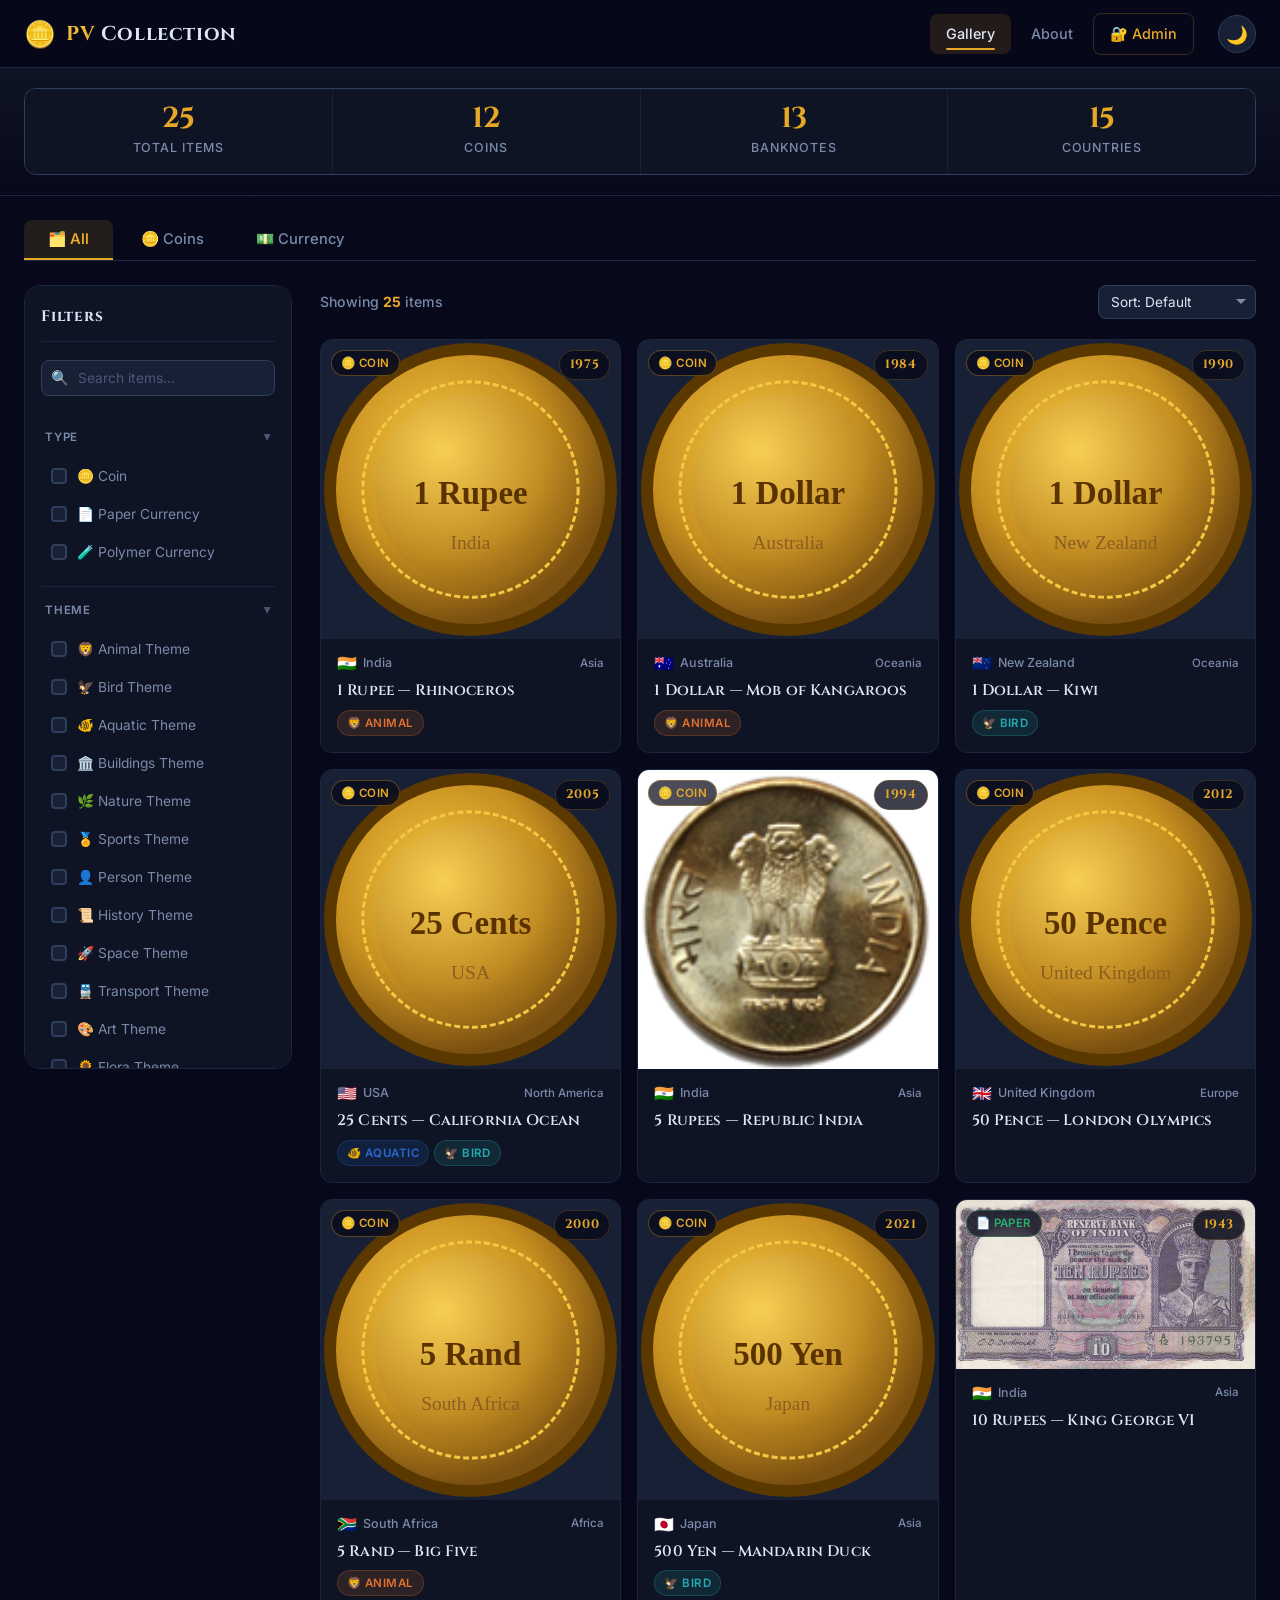
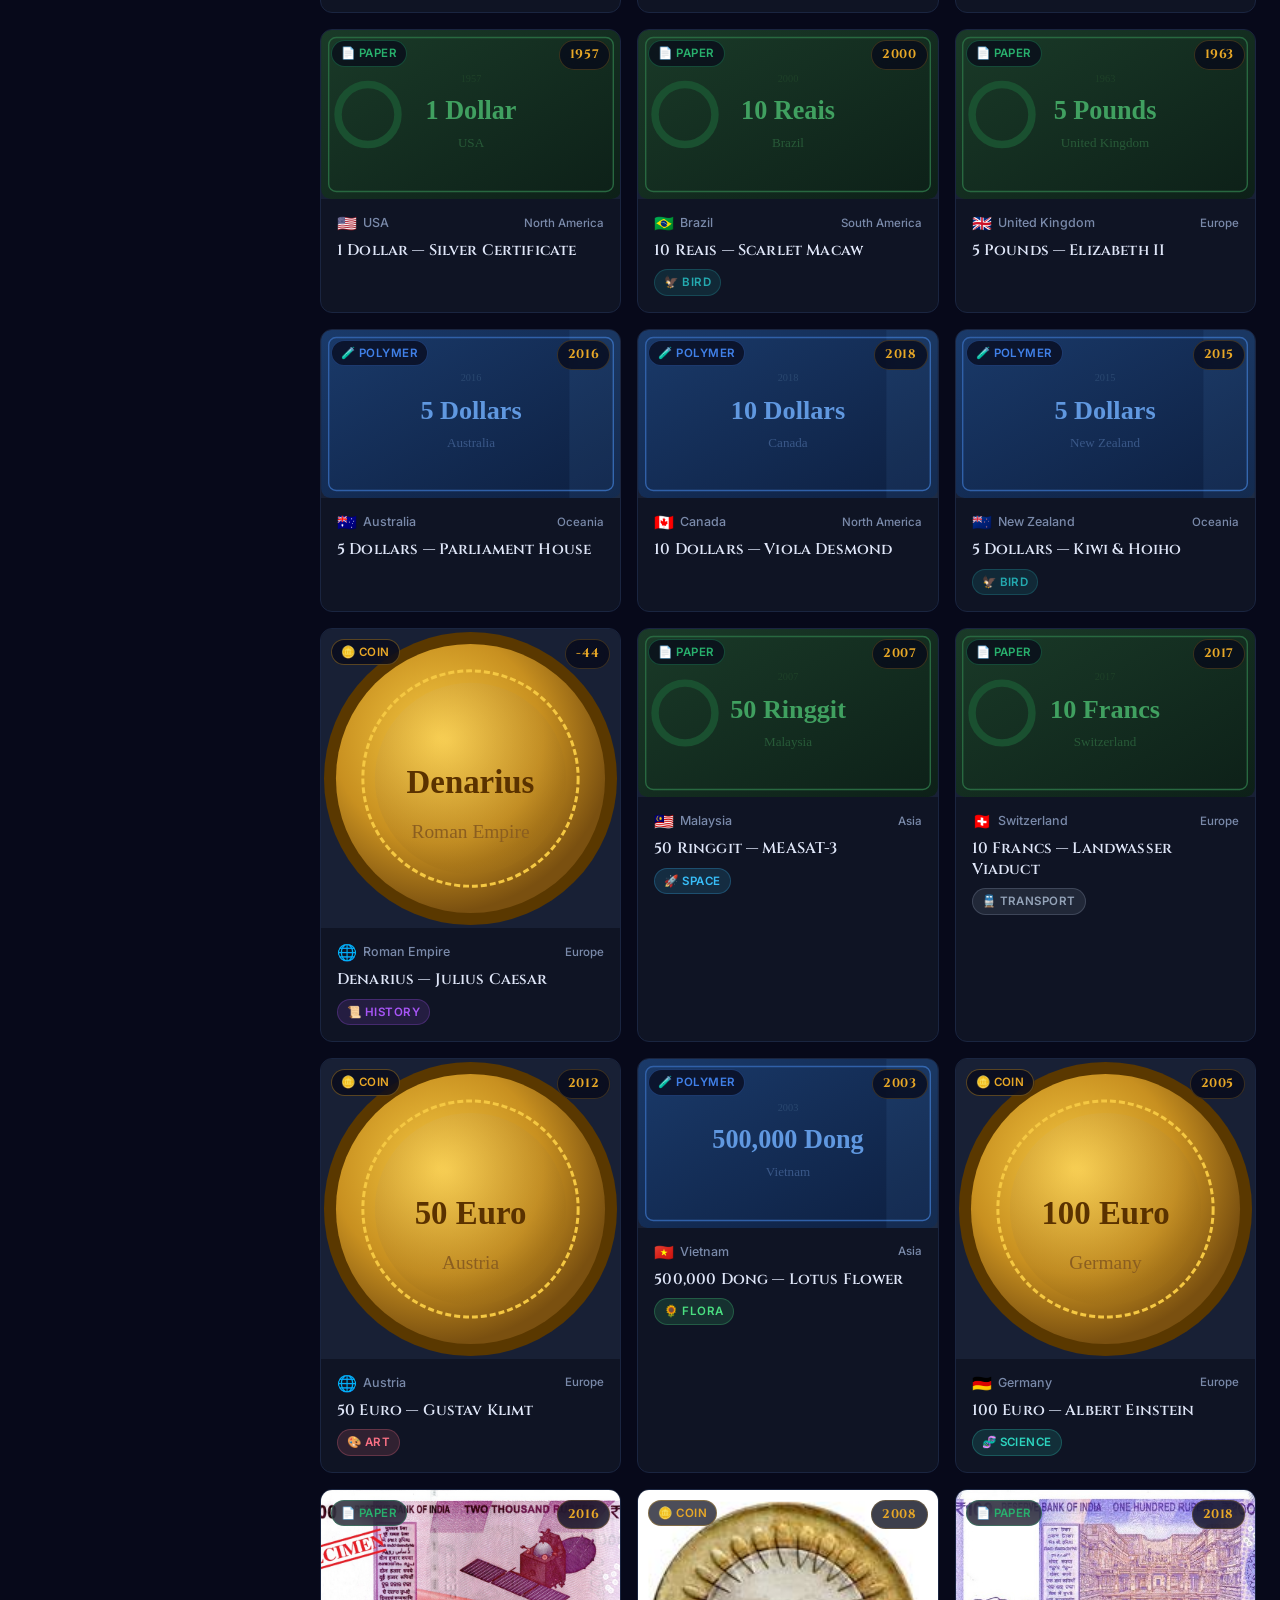
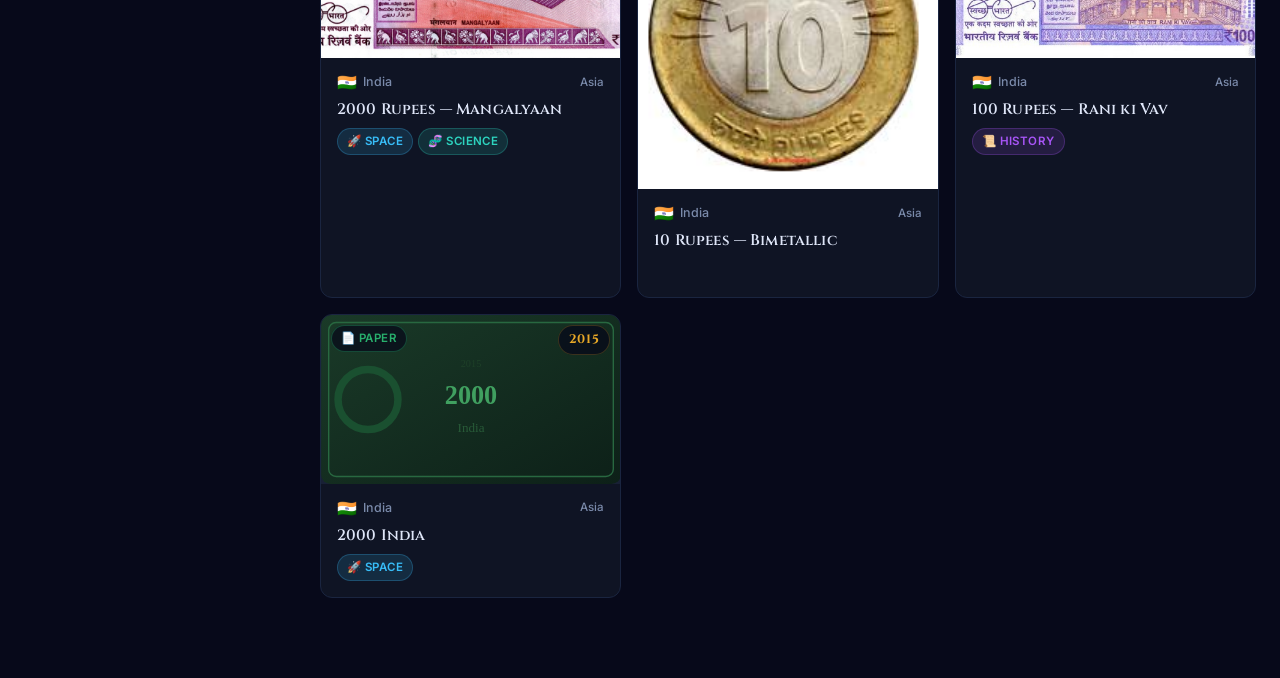
==== index.html @ 35646340 "Added the files for initial commit" ====
<!DOCTYPE html>
<html lang="en" data-theme="dark">
<head>
  <meta charset="UTF-8">
  <meta name="viewport" content="width=device-width, initial-scale=1.0">
  <meta name="description" content="PV Collection — A personal showcase of coins and currencies from around the world. Browse by type, theme, continent, and country.">
  <meta name="robots" content="index, follow">
  <title>PV Collection — Coins & Currencies of the World</title>

  <!-- Open Graph -->
  <meta property="og:title" content="PV Collection">
  <meta property="og:description" content="A curated showcase of coins and currencies from around the world.">
  <meta property="og:type" content="website">

  <!-- Google Fonts -->
  <link rel="preconnect" href="https://fonts.googleapis.com">
  <link rel="preconnect" href="https://fonts.gstatic.com" crossorigin>
  <link href="https://fonts.googleapis.com/css2?family=Cinzel:wght@400;600;700&family=Inter:wght@300;400;500;600;700&display=swap" rel="stylesheet">

  <!-- CSS -->
  <link rel="stylesheet" href="assets/css/main.css">
  <link rel="stylesheet" href="assets/css/gallery.css">
  <link rel="stylesheet" href="assets/css/filters.css">

  <style>
    /* Inline critical style: prevent FOUC on theme toggle */
    html[data-theme="light"] body { background-color: #f5f5f8; color: #1a2040; }
  </style>
</head>
<body>

<!-- ── Page Loader ─────────────────────────────────────────── -->
<div id="loader" class="loader">
  <div class="loader__coin">🪙</div>
  <p class="loader__text">Loading Collection…</p>
</div>

<!-- ── Site Header ─────────────────────────────────────────── -->
<header id="site-header" class="site-header">
  <div class="container">
    <div class="site-header__inner">

      <!-- Logo -->
      <a href="index.html" class="site-logo" aria-label="PV Collection Home">
        <span class="site-logo__icon" aria-hidden="true">🪙</span>
        <span class="site-logo__text">
          <span class="site-logo__text--primary">PV</span> Collection
        </span>
      </a>

      <!-- Navigation -->
      <nav class="site-nav" id="site-nav" role="navigation" aria-label="Main navigation">
        <a href="index.html" class="site-nav__link active" aria-current="page">Gallery</a>
        <a href="#about-modal" class="site-nav__link" id="about-link">About</a>
        <a href="admin.html" class="site-nav__link site-nav__link--admin">🔐 Admin</a>
      </nav>

      <!-- Theme Toggle -->
      <button class="theme-toggle" id="theme-toggle" aria-label="Toggle dark/light theme" title="Toggle theme">
        <span class="theme-toggle__icon">🌙</span>
      </button>

      <!-- Mobile menu -->
      <button class="mobile-menu-btn" id="mobile-menu-btn" aria-label="Open menu" aria-expanded="false">☰</button>
    </div>
  </div>
</header>

<!-- ── Stats Bar ───────────────────────────────────────────── -->
<section class="stats-bar" id="stats-bar" aria-label="Collection statistics">
  <div class="container">
    <div class="stats-bar__grid">
      <div class="stat-card">
        <span class="stat-card__number" id="stat-total">—</span>
        <span class="stat-card__label">Total Items</span>
      </div>
      <div class="stat-card">
        <span class="stat-card__number" id="stat-coins">—</span>
        <span class="stat-card__label">Coins</span>
      </div>
      <div class="stat-card">
        <span class="stat-card__number" id="stat-notes">—</span>
        <span class="stat-card__label">Banknotes</span>
      </div>
      <div class="stat-card">
        <span class="stat-card__number" id="stat-countries">—</span>
        <span class="stat-card__label">Countries</span>
      </div>
    </div>
  </div>
</section>

<!-- ── Main Content ─────────────────────────────────────────── -->
<main class="site-main" id="main-content">
  <div class="container">

    <!-- Type Tab Switcher -->
    <div class="type-tabs" id="type-tabs" role="tablist" aria-label="Filter by item type">
      <button class="type-tab active" data-type="all" role="tab" aria-selected="true" id="tab-all">
        🗂️ All
      </button>
      <button class="type-tab" data-type="coin" role="tab" aria-selected="false" id="tab-coin">
        🪙 Coins
      </button>
      <button class="type-tab" data-type="currency" role="tab" aria-selected="false" id="tab-currency">
        💵 Currency
      </button>
    </div>

    <!-- Content Area: Sidebar + Gallery -->
    <div class="content-area">

      <!-- ── Filter Sidebar ────────────────────────────────── -->
      <aside class="filter-sidebar" id="filter-sidebar" aria-label="Filter options">

        <!-- Header -->
        <div class="filter-sidebar__header">
          <h2 class="filter-sidebar__title">Filters</h2>
          <button class="btn-clear-filters" id="btn-clear-filters" aria-label="Clear all filters">Clear All</button>
        </div>

        <!-- Search -->
        <div class="filter-search">
          <input
            type="search"
            id="filter-search"
            class="filter-search__input"
            placeholder="Search items…"
            aria-label="Search collection"
            autocomplete="off"
          >
          <span class="filter-search__icon" aria-hidden="true">🔍</span>
        </div>

        <!-- Active filter chips -->
        <div class="active-filters" id="active-filters" aria-live="polite"></div>

        <!-- ── Type ─────────────────────────────────────────── -->
        <div class="filter-group" id="fg-type">
          <button class="filter-group__header"
                  aria-expanded="true"
                  data-target="fg-type-body"
                  id="fg-type-btn">
            <span class="filter-group__title">Type</span>
            <span class="filter-group__arrow" aria-hidden="true">▾</span>
          </button>
          <div class="filter-group__body" id="fg-type-body" role="group" aria-labelledby="fg-type-btn">
            <label class="filter-checkbox">
              <input type="checkbox" value="coin" class="filter-cb-type" id="cb-coin">
              <span class="filter-checkbox__mark"></span>
              🪙 Coin
            </label>
            <label class="filter-checkbox">
              <input type="checkbox" value="paper" class="filter-cb-type" id="cb-paper">
              <span class="filter-checkbox__mark"></span>
              📄 Paper Currency
            </label>
            <label class="filter-checkbox">
              <input type="checkbox" value="polymer" class="filter-cb-type" id="cb-polymer">
              <span class="filter-checkbox__mark"></span>
              🧪 Polymer Currency
            </label>
          </div>
        </div>

        <!-- ── Theme ─────────────────────────────────────────── -->
        <div class="filter-group" id="fg-theme">
          <button class="filter-group__header"
                  aria-expanded="true"
                  data-target="fg-theme-body"
                  id="fg-theme-btn">
            <span class="filter-group__title">Theme</span>
            <span class="filter-group__arrow" aria-hidden="true">▾</span>
          </button>
          <div class="filter-group__body" id="fg-theme-body" role="group" aria-labelledby="fg-theme-btn">
            <label class="filter-checkbox">
              <input type="checkbox" value="animal-theme" class="filter-cb-theme" id="cb-animal">
              <span class="filter-checkbox__mark"></span>
              🦁 Animal Theme
            </label>
            <label class="filter-checkbox">
              <input type="checkbox" value="bird-theme" class="filter-cb-theme" id="cb-bird">
              <span class="filter-checkbox__mark"></span>
              🦅 Bird Theme
            </label>
            <label class="filter-checkbox">
              <input type="checkbox" value="aquatic-theme" class="filter-cb-theme" id="cb-aquatic">
              <span class="filter-checkbox__mark"></span>
              🐠 Aquatic Theme
            </label>
            <label class="filter-checkbox">
              <input type="checkbox" value="building-theme" class="filter-cb-theme" id="cb-building">
              <span class="filter-checkbox__mark"></span>
              🏛️ Buildings Theme
            </label>
            <label class="filter-checkbox">
              <input type="checkbox" value="nature-theme" class="filter-cb-theme" id="cb-nature">
              <span class="filter-checkbox__mark"></span>
              🌿 Nature Theme
            </label>
            <label class="filter-checkbox">
              <input type="checkbox" value="sports-theme" class="filter-cb-theme" id="cb-sports">
              <span class="filter-checkbox__mark"></span>
              🏅 Sports Theme
            </label>
            <label class="filter-checkbox">
              <input type="checkbox" value="person-theme" class="filter-cb-theme" id="cb-person">
              <span class="filter-checkbox__mark"></span>
              👤 Person Theme
            </label>
            <label class="filter-checkbox">
              <input type="checkbox" value="history-theme" class="filter-cb-theme" id="cb-history">
              <span class="filter-checkbox__mark"></span>
              📜 History Theme
            </label>
            <label class="filter-checkbox">
              <input type="checkbox" value="space-theme" class="filter-cb-theme" id="cb-space">
              <span class="filter-checkbox__mark"></span>
              🚀 Space Theme
            </label>
            <label class="filter-checkbox">
              <input type="checkbox" value="transport-theme" class="filter-cb-theme" id="cb-transport">
              <span class="filter-checkbox__mark"></span>
              🚆 Transport Theme
            </label>
            <label class="filter-checkbox">
              <input type="checkbox" value="art-theme" class="filter-cb-theme" id="cb-art">
              <span class="filter-checkbox__mark"></span>
              🎨 Art Theme
            </label>
            <label class="filter-checkbox">
              <input type="checkbox" value="flora-theme" class="filter-cb-theme" id="cb-flora">
              <span class="filter-checkbox__mark"></span>
              🌻 Flora Theme
            </label>
            <label class="filter-checkbox">
              <input type="checkbox" value="science-theme" class="filter-cb-theme" id="cb-science">
              <span class="filter-checkbox__mark"></span>
              🧬 Science Theme
            </label>
          </div>
        </div>

        <!-- ── Continent ──────────────────────────────────────── -->
        <div class="filter-group" id="fg-continent">
          <button class="filter-group__header"
                  aria-expanded="true"
                  data-target="fg-continent-body"
                  id="fg-continent-btn">
            <span class="filter-group__title">Continent</span>
            <span class="filter-group__arrow" aria-hidden="true">▾</span>
          </button>
          <div class="filter-group__body" id="fg-continent-body" role="group" aria-labelledby="fg-continent-btn">
            <!-- Dynamically populated from collection data -->
            <div id="continent-options"></div>
          </div>
        </div>

        <!-- ── Country ───────────────────────────────────────── -->
        <div class="filter-group" id="fg-country">
          <button class="filter-group__header"
                  aria-expanded="true"
                  data-target="fg-country-body"
                  id="fg-country-btn">
            <span class="filter-group__title">Country</span>
            <span class="filter-group__arrow" aria-hidden="true">▾</span>
          </button>
          <div class="filter-group__body" id="fg-country-body" role="group" aria-labelledby="fg-country-btn">
            <div class="country-search-wrap">
              <input
                type="search"
                id="country-search"
                class="country-search-input"
                placeholder="Search country…"
                aria-label="Search countries"
                autocomplete="off"
              >
            </div>
            <!-- Dynamically populated -->
            <div id="country-options" class="country-options" role="group"></div>
          </div>
        </div>

      </aside>
      <!-- end filter-sidebar -->

      <!-- ── Gallery Area ───────────────────────────────────── -->
      <section class="gallery-area" id="gallery-area" aria-label="Collection gallery">

        <!-- Toolbar -->
        <div class="gallery-toolbar">
          <span class="results-count" id="results-count" aria-live="polite"></span>
          <div class="sort-controls">
            <label for="sort-select" class="sr-only">Sort by</label>
            <select id="sort-select" class="sort-select" aria-label="Sort collection">
              <option value="default">Sort: Default</option>
              <option value="year-asc">Year: Oldest First</option>
              <option value="year-desc">Year: Newest First</option>
              <option value="country">Country A–Z</option>
              <option value="title">Title A–Z</option>
            </select>
          </div>
        </div>

        <!-- Gallery Grid -->
        <div class="gallery-grid" id="gallery-grid" role="list" aria-label="Collection items"></div>

        <!-- Empty State -->
        <div class="gallery-empty hidden" id="gallery-empty">
          <div class="gallery-empty__icon" aria-hidden="true">🔍</div>
          <h3 class="gallery-empty__title">No items found</h3>
          <p class="gallery-empty__text">Try adjusting or clearing your filters.</p>
          <button class="btn-primary" onclick="PVCollection.clearFilters()" id="btn-clear-empty">
            Clear All Filters
          </button>
        </div>

      </section>
      <!-- end gallery-area -->
    </div>
    <!-- end content-area -->

  </div>
</main>

<!-- ── Mobile Filter FAB ─────────────────────────────────────── -->
<button class="filter-fab" id="filter-fab" aria-label="Open filters">
  <span aria-hidden="true">⚙️</span>
  <span class="filter-fab__text">Filter</span>
  <span class="filter-fab__badge hidden" id="filter-badge" aria-label="Active filters">0</span>
</button>

<!-- Mobile Filter Overlay -->
<div class="filter-overlay" id="filter-overlay" aria-hidden="true"></div>

<!-- ── Lightbox ───────────────────────────────────────────────── -->
<div class="lightbox" id="lightbox" role="dialog" aria-modal="true" aria-label="Item details">

  <div class="lightbox__backdrop" id="lb-backdrop"></div>

  <div class="lightbox__container">

    <!-- Close -->
    <button class="lightbox__close" id="lb-close" aria-label="Close detail view">✕</button>

    <div class="lightbox__content">

      <!-- Image panel -->
      <div class="lightbox__image-panel">
        <img class="lightbox__img" id="lb-img" src="" alt="" loading="lazy">
        <div class="lightbox__image-nav">
          <button class="lb-nav-btn" id="lb-prev" aria-label="Previous image">‹</button>
          <span class="lb-img-counter" id="lb-counter"></span>
          <button class="lb-nav-btn" id="lb-next" aria-label="Next image">›</button>
        </div>
      </div>

      <!-- Info panel -->
      <div class="lightbox__info-panel">
        <div class="lightbox__badges" id="lb-badges"></div>
        <h2 class="lightbox__title" id="lb-title"></h2>
        <div class="lightbox__meta" id="lb-meta"></div>
        <p class="lightbox__description" id="lb-description"></p>
        <div class="lightbox__tags" id="lb-tags"></div>
      </div>

    </div>
  </div>
</div>

<!-- ── About Modal (simple inline) ──────────────────────────── -->
<div id="about-modal" style="display:none;position:fixed;inset:0;z-index:800;background:rgba(4,6,16,0.92);backdrop-filter:blur(10px);align-items:center;justify-content:center;padding:24px" role="dialog" aria-modal="true" aria-label="About PV Collection">
  <div style="max-width:560px;width:100%;background:var(--surface);border:1px solid var(--border);border-radius:var(--r-xl);padding:40px;position:relative;box-shadow:var(--shadow-lg)">
    <button onclick="document.getElementById('about-modal').style.display='none'" aria-label="Close"
      style="position:absolute;top:16px;right:16px;width:36px;height:36px;display:flex;align-items:center;justify-content:center;background:var(--surface-2);border:1px solid var(--border);border-radius:50%;cursor:pointer;color:var(--text);font-size:1rem;transition:all 0.2s">✕</button>
    <div style="font-size:3rem;margin-bottom:16px;text-align:center">🪙</div>
    <h2 style="font-family:var(--font-heading);font-size:1.4rem;text-align:center;margin-bottom:12px;background:linear-gradient(135deg,var(--gold-light),var(--gold));-webkit-background-clip:text;-webkit-text-fill-color:transparent;background-clip:text">PV Collection</h2>
    <p style="color:var(--text-muted);font-size:0.9rem;line-height:1.75;text-align:center">
      A personal numismatic collection spanning coins and banknotes from across the globe.
      Each piece tells a story of history, culture, and the artistry of currency design.
    </p>
    <p style="color:var(--text-dim);font-size:0.8rem;text-align:center;margin-top:20px">
      Browse by type, filter by theme or country, and explore the full details of each item.
    </p>
  </div>
</div>

<!-- ── Scripts ────────────────────────────────────────────────── -->
<script src="assets/js/data.js"></script>
<script src="assets/js/filters.js"></script>
<script src="assets/js/gallery.js"></script>
<script src="assets/js/lightbox.js"></script>

<script>
  // ── Bootstrap ──────────────────────────────────────────────
  document.addEventListener('DOMContentLoaded', function() {
    PVCollection.init();

    // About modal link
    document.getElementById('about-link').addEventListener('click', function(e) {
      e.preventDefault();
      const m = document.getElementById('about-modal');
      m.style.display = 'flex';
    });
    document.getElementById('about-modal').addEventListener('click', function(e) {
      if (e.target === this) this.style.display = 'none';
    });
    document.addEventListener('keydown', function(e) {
      if (e.key === 'Escape') document.getElementById('about-modal').style.display = 'none';
    });
  });
</script>

</body>
</html>
---- assets/css/main.css ----
/* ============================================================
   PV Collection — Main Stylesheet
   Design tokens, reset, typography, header, tabs, stats
   ============================================================ */

/* ── Google Fonts are loaded via <link> in HTML ── */

/* ── Design Tokens ──────────────────────────────────────────── */
:root {
  /* Dark Theme Colors */
  --bg:              #07091a;
  --surface:         #0f1424;
  --surface-2:       #182035;
  --surface-3:       #1f2940;
  --border:          #2d3f5c;
  --border-subtle:   #1a2540;

  /* Brand Colors */
  --gold:            #e8a827;
  --gold-light:      #f5c842;
  --gold-dark:       #b07a10;
  --gold-muted:      rgba(232,168,39,0.12);
  --gold-muted-2:    rgba(232,168,39,0.22);

  --blue:            #4080e8;
  --blue-light:      #6097f8;
  --blue-muted:      rgba(64,128,232,0.12);

  --green:           #28b06d;
  --green-muted:     rgba(40,176,109,0.12);

  --red:             #e05252;

  /* Text */
  --text:            #dfe6f8;
  --text-muted:      #7a8aaa;
  --text-dim:        #4a5878;

  /* Type badge colors */
  --coin-color:      #e8a827;
  --coin-bg:         rgba(232,168,39,0.14);
  --paper-color:     #28b06d;
  --paper-bg:        rgba(40,176,109,0.14);
  --polymer-color:   #4080e8;
  --polymer-bg:      rgba(64,128,232,0.14);

  /* Theme badge colors */
  --animal-color:    #e0702d;
  --animal-bg:       rgba(224,112,45,0.14);
  --bird-color:      #24aab0;
  --bird-bg:         rgba(36,170,176,0.14);
  --aquatic-color:   #2868d0;
  --aquatic-bg:      rgba(40,104,208,0.14);
  --building-color:  #8b5cf6;
  --building-bg:     rgba(139,92,246,0.14);
  --nature-color:    #22c55e;
  --nature-bg:       rgba(34,197,94,0.14);
  --sports-color:    #f97316;
  --sports-bg:       rgba(249,115,22,0.14);
  --person-color:    #ec4899;
  --person-bg:       rgba(236,72,153,0.14);
  --history-color:   #a855f7;
  --history-bg:      rgba(168,85,247,0.14);
  --space-color:     #38bdf8;
  --space-bg:        rgba(56,189,248,0.14);
  --transport-color: #94a3b8;
  --transport-bg:    rgba(148,163,184,0.14);
  --art-color:       #fb7185;
  --art-bg:          rgba(251,113,133,0.14);
  --flora-color:     #4ade80;
  --flora-bg:        rgba(74,222,128,0.14);
  --science-color:   #2dd4bf;
  --science-bg:      rgba(45,212,191,0.14);

  /* Typography */
  --font-heading:    'Cinzel', 'Georgia', serif;
  --font-body:       'Inter', system-ui, -apple-system, sans-serif;

  /* Border Radii */
  --r-xs:  4px;
  --r-sm:  8px;
  --r-md:  12px;
  --r-lg:  16px;
  --r-xl:  24px;
  --r-2xl: 32px;
  --r-full:9999px;

  /* Shadows */
  --shadow-sm:   0 2px 8px  rgba(0,0,0,0.35);
  --shadow-md:   0 4px 20px rgba(0,0,0,0.45);
  --shadow-lg:   0 8px 40px rgba(0,0,0,0.55);
  --shadow-gold: 0 0 24px   rgba(232,168,39,0.18);
  --shadow-gold-strong: 0 0 40px rgba(232,168,39,0.38);

  /* Layout */
  --header-height: 68px;
  --sidebar-width: 268px;
  --container-max: 1440px;

  /* Transitions */
  --t-fast:  150ms cubic-bezier(0.4,0,0.2,1);
  --t-base:  250ms cubic-bezier(0.4,0,0.2,1);
  --t-slow:  400ms cubic-bezier(0.4,0,0.2,1);
}

/* ── Light Theme ────────────────────────────────────────────── */
[data-theme="light"] {
  --bg:             #f5f5f8;
  --surface:        #ffffff;
  --surface-2:      #eef0f8;
  --surface-3:      #e4e8f2;
  --border:         #d0d8e8;
  --border-subtle:  #e8edf8;
  --text:           #1a2040;
  --text-muted:     #5a6888;
  --text-dim:       #9aaac8;
  --shadow-sm:      0 2px 8px  rgba(0,0,0,0.10);
  --shadow-md:      0 4px 20px rgba(0,0,0,0.12);
  --shadow-lg:      0 8px 40px rgba(0,0,0,0.15);
}

/* ── CSS Reset ──────────────────────────────────────────────── */
*, *::before, *::after {
  box-sizing: border-box;
  margin: 0;
  padding: 0;
}

html {
  font-size: 16px;
  scroll-behavior: smooth;
  -webkit-text-size-adjust: 100%;
}

body {
  font-family:      var(--font-body);
  background-color: var(--bg);
  color:            var(--text);
  line-height:      1.6;
  min-height:       100vh;
  overflow-x:       hidden;
  transition: background-color var(--t-slow), color var(--t-slow);
}

img {
  max-width: 100%;
  display: block;
}

button, input, select, textarea {
  font-family: inherit;
  font-size: inherit;
}

a { color: inherit; text-decoration: none; }
ul, ol { list-style: none; }

/* ── Scrollbar ─────────────────────────────────────────────── */
::-webkit-scrollbar { width: 6px; height: 6px; }
::-webkit-scrollbar-track { background: var(--surface); }
::-webkit-scrollbar-thumb { background: var(--surface-3); border-radius: var(--r-full); }
::-webkit-scrollbar-thumb:hover { background: var(--border); }

/* ── Typography ────────────────────────────────────────────── */
h1, h2, h3, h4, h5 {
  font-family: var(--font-heading);
  line-height: 1.3;
  color: var(--text);
}

/* ── Container ─────────────────────────────────────────────── */
.container {
  width: 100%;
  max-width: var(--container-max);
  margin: 0 auto;
  padding: 0 24px;
}

/* ── Utilities ─────────────────────────────────────────────── */
.hidden { display: none !important; }
.sr-only {
  position: absolute; width: 1px; height: 1px;
  clip: rect(0,0,0,0); overflow: hidden;
}
.text-gold { color: var(--gold); }
.text-muted { color: var(--text-muted); }

/* ── Buttons ───────────────────────────────────────────────── */
.btn-primary {
  display: inline-flex;
  align-items: center;
  gap: 8px;
  padding: 10px 22px;
  background: linear-gradient(135deg, var(--gold), var(--gold-dark));
  color: #0a0a0a;
  font-weight: 600;
  font-size: 0.9rem;
  border: none;
  border-radius: var(--r-sm);
  cursor: pointer;
  transition: all var(--t-base);
  white-space: nowrap;
}
.btn-primary:hover {
  transform: translateY(-1px);
  box-shadow: var(--shadow-gold);
  filter: brightness(1.08);
}
.btn-primary:active { transform: translateY(0); }

.btn-secondary {
  display: inline-flex;
  align-items: center;
  gap: 8px;
  padding: 10px 20px;
  background: var(--surface-2);
  color: var(--text);
  font-weight: 500;
  font-size: 0.9rem;
  border: 1px solid var(--border);
  border-radius: var(--r-sm);
  cursor: pointer;
  transition: all var(--t-base);
  white-space: nowrap;
}
.btn-secondary:hover {
  background: var(--surface-3);
  border-color: var(--gold);
  color: var(--gold);
}

.btn-full { width: 100%; justify-content: center; }

/* ── Form Controls ─────────────────────────────────────────── */
.form-control {
  width: 100%;
  padding: 10px 14px;
  background: var(--surface-2);
  border: 1px solid var(--border);
  border-radius: var(--r-sm);
  color: var(--text);
  font-size: 0.9rem;
  transition: border-color var(--t-base), box-shadow var(--t-base);
  outline: none;
}
.form-control:focus {
  border-color: var(--gold);
  box-shadow: 0 0 0 3px var(--gold-muted);
}
.form-control::placeholder { color: var(--text-dim); }
select.form-control { cursor: pointer; }
textarea.form-control { resize: vertical; min-height: 80px; }

.form-group { display: flex; flex-direction: column; gap: 6px; }
.form-group label {
  font-size: 0.82rem;
  font-weight: 600;
  color: var(--text-muted);
  text-transform: uppercase;
  letter-spacing: 0.05em;
}

.form-row { display: grid; gap: 16px; }
.form-row--2 { grid-template-columns: 1fr 1fr; }

/* ── Site Header ───────────────────────────────────────────── */
.site-header {
  position: sticky;
  top: 0;
  z-index: 100;
  height: var(--header-height);
  background: rgba(7, 9, 26, 0.88);
  backdrop-filter: blur(16px) saturate(1.4);
  -webkit-backdrop-filter: blur(16px) saturate(1.4);
  border-bottom: 1px solid var(--border-subtle);
  transition: background var(--t-slow);
}

[data-theme="light"] .site-header {
  background: rgba(245,245,248,0.92);
}

.site-header__inner {
  display: flex;
  align-items: center;
  gap: 24px;
  height: var(--header-height);
}

/* Logo */
.site-logo {
  display: flex;
  align-items: center;
  gap: 10px;
  text-decoration: none;
  flex-shrink: 0;
}

.site-logo__icon {
  font-size: 1.6rem;
  animation: coinSpin 12s linear infinite;
  display: inline-block;
}

@keyframes coinSpin {
  0%   { transform: rotateY(0deg); }
  48%  { transform: rotateY(0deg); }
  50%  { transform: rotateY(90deg); }
  52%  { transform: rotateY(180deg); }
  100% { transform: rotateY(180deg); }
}

.site-logo__text {
  font-family: var(--font-heading);
  font-size: 1.25rem;
  font-weight: 700;
  color: var(--text);
  letter-spacing: 0.03em;
}

.site-logo__text--primary {
  background: linear-gradient(135deg, var(--gold-light), var(--gold));
  -webkit-background-clip: text;
  -webkit-text-fill-color: transparent;
  background-clip: text;
}

/* Navigation */
.site-nav {
  display: flex;
  align-items: center;
  gap: 4px;
  margin-left: auto;
}

.site-nav__link {
  padding: 8px 16px;
  font-size: 0.9rem;
  font-weight: 500;
  color: var(--text-muted);
  border-radius: var(--r-sm);
  transition: all var(--t-base);
  position: relative;
}
.site-nav__link::after {
  content: '';
  position: absolute;
  bottom: 4px;
  left: 16px;
  right: 16px;
  height: 2px;
  background: var(--gold);
  border-radius: var(--r-full);
  transform: scaleX(0);
  transition: transform var(--t-base);
}
.site-nav__link:hover,
.site-nav__link.active {
  color: var(--text);
  background: var(--gold-muted);
}
.site-nav__link.active::after,
.site-nav__link:hover::after { transform: scaleX(1); }

.site-nav__link--admin {
  color: var(--gold);
  border: 1px solid var(--gold-muted-2);
}
.site-nav__link--admin:hover {
  background: var(--gold-muted-2);
  color: var(--gold-light);
}
.site-nav__link--admin::after { display: none; }

/* Theme Toggle */
.theme-toggle {
  display: flex;
  align-items: center;
  justify-content: center;
  width: 38px;
  height: 38px;
  background: var(--surface-2);
  border: 1px solid var(--border);
  border-radius: var(--r-full);
  cursor: pointer;
  font-size: 1.1rem;
  transition: all var(--t-base);
  flex-shrink: 0;
}
.theme-toggle:hover {
  background: var(--gold-muted);
  border-color: var(--gold);
  transform: rotate(20deg);
}

/* Mobile menu button */
.mobile-menu-btn {
  display: none;
  align-items: center;
  justify-content: center;
  width: 38px;
  height: 38px;
  background: var(--surface-2);
  border: 1px solid var(--border);
  border-radius: var(--r-sm);
  cursor: pointer;
  font-size: 1.2rem;
  color: var(--text);
  transition: all var(--t-base);
}
.mobile-menu-btn:hover {
  background: var(--gold-muted);
  border-color: var(--gold);
}

/* ── Stats Bar ─────────────────────────────────────────────── */
.stats-bar {
  background: linear-gradient(180deg, var(--surface) 0%, transparent 100%);
  border-bottom: 1px solid var(--border-subtle);
  padding: 20px 0;
}

.stats-bar__grid {
  display: grid;
  grid-template-columns: repeat(4, 1fr);
  gap: 1px;
  background: var(--border-subtle);
  border-radius: var(--r-md);
  overflow: hidden;
  background: var(--surface-2);
  border: 1px solid var(--border);
}

.stat-card {
  display: flex;
  flex-direction: column;
  align-items: center;
  padding: 16px 24px;
  background: var(--surface);
  gap: 4px;
  position: relative;
  overflow: hidden;
}
.stat-card::before {
  content: '';
  position: absolute;
  top: 0; left: 0; right: 0;
  height: 2px;
  background: linear-gradient(90deg, transparent, var(--gold), transparent);
  opacity: 0;
  transition: opacity var(--t-base);
}
.stat-card:hover::before { opacity: 1; }

.stat-card__number {
  font-family: var(--font-heading);
  font-size: 1.8rem;
  font-weight: 700;
  color: var(--gold);
  line-height: 1;
  letter-spacing: -0.02em;
}

.stat-card__label {
  font-size: 0.78rem;
  font-weight: 500;
  color: var(--text-muted);
  text-transform: uppercase;
  letter-spacing: 0.07em;
}

/* ── Type Tabs ─────────────────────────────────────────────── */
.type-tabs {
  display: flex;
  gap: 4px;
  padding: 24px 0 0;
  border-bottom: 1px solid var(--border-subtle);
  margin-bottom: 24px;
  overflow-x: auto;
  scrollbar-width: none;
}
.type-tabs::-webkit-scrollbar { display: none; }

.type-tab {
  display: flex;
  align-items: center;
  gap: 8px;
  padding: 10px 24px;
  background: transparent;
  border: none;
  border-bottom: 3px solid transparent;
  color: var(--text-muted);
  font-size: 0.92rem;
  font-weight: 500;
  cursor: pointer;
  white-space: nowrap;
  margin-bottom: -1px;
  transition: all var(--t-base);
  border-radius: var(--r-sm) var(--r-sm) 0 0;
}
.type-tab:hover {
  color: var(--text);
  background: var(--gold-muted);
}
.type-tab.active {
  color: var(--gold);
  border-bottom-color: var(--gold);
  background: var(--gold-muted);
  font-weight: 600;
}

/* ── Loader ────────────────────────────────────────────────── */
.loader {
  position: fixed;
  inset: 0;
  z-index: 9999;
  display: flex;
  flex-direction: column;
  align-items: center;
  justify-content: center;
  gap: 24px;
  background: var(--bg);
  transition: opacity var(--t-slow), visibility var(--t-slow);
}
.loader.fade-out {
  opacity: 0;
  visibility: hidden;
  pointer-events: none;
}

.loader__coin {
  width: 64px;
  height: 64px;
  border-radius: 50%;
  background: linear-gradient(135deg, var(--gold-light), var(--gold-dark));
  display: flex;
  align-items: center;
  justify-content: center;
  font-size: 2rem;
  animation: loaderSpin 1.2s ease-in-out infinite;
  box-shadow: var(--shadow-gold-strong);
}

@keyframes loaderSpin {
  0%   { transform: rotateY(0deg) scale(1); }
  50%  { transform: rotateY(180deg) scale(0.95); }
  100% { transform: rotateY(360deg) scale(1); }
}

.loader__text {
  font-family: var(--font-heading);
  font-size: 0.95rem;
  color: var(--text-muted);
  letter-spacing: 0.15em;
  text-transform: uppercase;
  animation: pulse 1.5s ease-in-out infinite;
}

@keyframes pulse {
  0%, 100% { opacity: 0.5; }
  50% { opacity: 1; }
}

/* ── Site Main ─────────────────────────────────────────────── */
.site-main { padding: 0 0 80px; }

/* ── Content Area ──────────────────────────────────────────── */
.content-area {
  display: grid;
  grid-template-columns: var(--sidebar-width) 1fr;
  gap: 28px;
  align-items: start;
}

/* ── Section Title ─────────────────────────────────────────── */
.section-title {
  font-family: var(--font-heading);
  font-size: 1.25rem;
  font-weight: 600;
  color: var(--text);
  letter-spacing: 0.02em;
  display: flex;
  align-items: center;
  gap: 10px;
}
.section-title::before {
  content: '';
  display: inline-block;
  width: 3px;
  height: 1.2em;
  background: linear-gradient(180deg, var(--gold), var(--gold-dark));
  border-radius: var(--r-full);
}

/* ── Animations ────────────────────────────────────────────── */
@keyframes fadeInUp {
  from { opacity: 0; transform: translateY(20px); }
  to   { opacity: 1; transform: translateY(0); }
}

@keyframes fadeIn {
  from { opacity: 0; }
  to   { opacity: 1; }
}

@keyframes shimmer {
  0%   { background-position: -1000px 0; }
  100% { background-position:  1000px 0; }
}

@keyframes scaleIn {
  from { opacity: 0; transform: scale(0.92); }
  to   { opacity: 1; transform: scale(1); }
}

/* ── Responsive ────────────────────────────────────────────── */
@media (max-width: 1100px) {
  .content-area {
    grid-template-columns: 240px 1fr;
  }
  --sidebar-width: 240px;
}

@media (max-width: 900px) {
  .content-area {
    grid-template-columns: 1fr;
  }
  .site-nav {
    display: none;
    position: absolute;
    top: var(--header-height);
    left: 0; right: 0;
    background: var(--surface);
    border-bottom: 1px solid var(--border);
    flex-direction: column;
    align-items: stretch;
    padding: 16px;
    gap: 4px;
    box-shadow: var(--shadow-md);
  }
  .site-nav.open { display: flex; }
  .site-nav__link { padding: 12px 16px; }
  .mobile-menu-btn { display: flex; }
  .stats-bar__grid { grid-template-columns: repeat(2, 1fr); }
}

@media (max-width: 600px) {
  .container { padding: 0 16px; }
  .stats-bar__grid { grid-template-columns: repeat(2, 1fr); }
  .stat-card { padding: 12px 16px; }
  .stat-card__number { font-size: 1.4rem; }
  .type-tabs { gap: 2px; }
  .type-tab { padding: 8px 16px; font-size: 0.85rem; }
  .form-row--2 { grid-template-columns: 1fr; }
}
---- assets/css/gallery.css ----
/* ============================================================
   PV Collection — Gallery Styles
   Cards, grid, badges, hover effects, lightbox, empty state
   ============================================================ */

/* ── Gallery Toolbar ───────────────────────────────────────── */
.gallery-area { min-width: 0; }

.gallery-toolbar {
  display: flex;
  align-items: center;
  justify-content: space-between;
  gap: 16px;
  margin-bottom: 20px;
  flex-wrap: wrap;
}

.results-count {
  font-size: 0.88rem;
  color: var(--text-muted);
  font-weight: 500;
}
.results-count strong {
  color: var(--gold);
  font-weight: 700;
}

.sort-select {
  padding: 8px 12px;
  background: var(--surface-2);
  border: 1px solid var(--border);
  border-radius: var(--r-sm);
  color: var(--text);
  font-size: 0.85rem;
  cursor: pointer;
  outline: none;
  transition: border-color var(--t-base);
  appearance: none;
  padding-right: 28px;
  background-image: url("data:image/svg+xml,%3Csvg xmlns='http://www.w3.org/2000/svg' width='12' height='12' viewBox='0 0 12 12'%3E%3Cpath fill='%237a8aaa' d='M6 8L1 3h10z'/%3E%3C/svg%3E");
  background-repeat: no-repeat;
  background-position: right 8px center;
}
.sort-select:focus { border-color: var(--gold); }

/* ── Gallery Grid ──────────────────────────────────────────── */
.gallery-grid {
  display: grid;
  grid-template-columns: repeat(3, 1fr);
  gap: 20px;
}

/* ── Collection Card ───────────────────────────────────────── */
.collection-card {
  background: var(--surface);
  border-radius: var(--r-md);
  border: 1px solid var(--border-subtle);
  overflow: hidden;
  cursor: pointer;
  transition:
    transform   var(--t-base),
    box-shadow  var(--t-base),
    border-color var(--t-base);
  position: relative;
  animation: fadeInUp 0.4s ease both;
}
.collection-card::before {
  content: '';
  position: absolute;
  top: 0; left: 0; right: 0;
  height: 3px;
  background: linear-gradient(90deg, transparent 0%, var(--card-accent, var(--gold)) 50%, transparent 100%);
  opacity: 0.7;
  transition: opacity var(--t-base);
}
.collection-card:hover {
  transform: translateY(-4px);
  box-shadow: 0 12px 36px rgba(0,0,0,0.5), var(--shadow-gold);
  border-color: var(--gold-muted-2);
}
.collection-card:hover::before { opacity: 1; }

/* Card stagger animation delays */
.collection-card:nth-child(1)  { animation-delay: 0.04s; }
.collection-card:nth-child(2)  { animation-delay: 0.08s; }
.collection-card:nth-child(3)  { animation-delay: 0.12s; }
.collection-card:nth-child(4)  { animation-delay: 0.16s; }
.collection-card:nth-child(5)  { animation-delay: 0.20s; }
.collection-card:nth-child(6)  { animation-delay: 0.24s; }
.collection-card:nth-child(7)  { animation-delay: 0.28s; }
.collection-card:nth-child(8)  { animation-delay: 0.32s; }
.collection-card:nth-child(9)  { animation-delay: 0.36s; }
.collection-card:nth-child(n+10) { animation-delay: 0.40s; }

/* ── Card Image ────────────────────────────────────────────── */
.card-image-wrap {
  position: relative;
  width: 100%;
  aspect-ratio: 1 / 1;
  overflow: hidden;
  background: var(--surface-2);
}

.card-image-wrap.currency-ratio {
  aspect-ratio: 16 / 9;
}

.card-img {
  width: 100%;
  height: 100%;
  object-fit: cover;
  transition: transform var(--t-slow);
}
.collection-card:hover .card-img { transform: scale(1.06); }

/* Image placeholder (SVG coin/note) */
.card-placeholder {
  width: 100%;
  height: 100%;
  display: flex;
  flex-direction: column;
  align-items: center;
  justify-content: center;
  font-size: 3.5rem;
  background: radial-gradient(ellipse at 30% 30%, var(--surface-3) 0%, var(--surface-2) 100%);
  gap: 12px;
}

.card-placeholder__denom {
  font-family: var(--font-heading);
  font-size: 0.85rem;
  font-weight: 600;
  color: var(--text-muted);
  letter-spacing: 0.05em;
}

/* Year badge on image */
.card-year-badge {
  position: absolute;
  top: 10px;
  right: 10px;
  background: rgba(7,9,26,0.78);
  backdrop-filter: blur(8px);
  color: var(--gold);
  font-size: 0.78rem;
  font-weight: 700;
  padding: 4px 10px;
  border-radius: var(--r-full);
  border: 1px solid var(--gold-muted-2);
  font-family: var(--font-heading);
  letter-spacing: 0.05em;
}

/* Type badge on image */
.card-type-badge {
  position: absolute;
  top: 10px;
  left: 10px;
  font-size: 0.72rem;
  font-weight: 700;
  padding: 4px 10px;
  border-radius: var(--r-full);
  letter-spacing: 0.06em;
  text-transform: uppercase;
  backdrop-filter: blur(8px);
}

/* ── Card Body ─────────────────────────────────────────────── */
.card-body {
  padding: 14px 16px 16px;
  display: flex;
  flex-direction: column;
  gap: 8px;
}

.card-country-row {
  display: flex;
  align-items: center;
  gap: 6px;
  font-size: 0.78rem;
  color: var(--text-muted);
  font-weight: 500;
}

.card-flag {
  font-size: 1rem;
  line-height: 1;
}

.card-title {
  font-family: var(--font-heading);
  font-size: 0.95rem;
  font-weight: 600;
  color: var(--text);
  line-height: 1.35;
  letter-spacing: 0.01em;
  display: -webkit-box;
  -webkit-line-clamp: 2;
  -webkit-box-orient: vertical;
  overflow: hidden;
}

.card-themes {
  display: flex;
  flex-wrap: wrap;
  gap: 5px;
  min-height: 22px;
}

/* ── Badges / Chips ────────────────────────────────────────── */
.badge {
  display: inline-flex;
  align-items: center;
  gap: 4px;
  padding: 3px 9px;
  border-radius: var(--r-full);
  font-size: 0.72rem;
  font-weight: 600;
  letter-spacing: 0.04em;
  text-transform: uppercase;
}

/* Type badges */
.badge--coin     { color: var(--coin-color);    background: var(--coin-bg);    border: 1px solid rgba(232,168,39,0.25); }
.badge--paper    { color: var(--paper-color);   background: var(--paper-bg);   border: 1px solid rgba(40,176,109,0.25); }
.badge--polymer  { color: var(--polymer-color); background: var(--polymer-bg); border: 1px solid rgba(64,128,232,0.25); }

/* Theme badges */
.badge--animal   { color: var(--animal-color);   background: var(--animal-bg);   border: 1px solid rgba(224,112,45,0.25);  }
.badge--bird     { color: var(--bird-color);     background: var(--bird-bg);     border: 1px solid rgba(36,170,176,0.25);  }
.badge--aquatic  { color: var(--aquatic-color);  background: var(--aquatic-bg);  border: 1px solid rgba(40,104,208,0.25);  }
.badge--building { color: var(--building-color); background: var(--building-bg); border: 1px solid rgba(139,92,246,0.25);  }
.badge--nature   { color: var(--nature-color);   background: var(--nature-bg);   border: 1px solid rgba(34,197,94,0.25);   }
.badge--sports   { color: var(--sports-color);   background: var(--sports-bg);   border: 1px solid rgba(249,115,22,0.25);  }
.badge--person   { color: var(--person-color);   background: var(--person-bg);   border: 1px solid rgba(236,72,153,0.25);  }
.badge--history  { color: var(--history-color);  background: var(--history-bg);  border: 1px solid rgba(168,85,247,0.25); }
.badge--space    { color: var(--space-color);    background: var(--space-bg);    border: 1px solid rgba(56,189,248,0.25); }
.badge--transport{ color: var(--transport-color);background: var(--transport-bg);border: 1px solid rgba(148,163,184,0.25);}
.badge--art      { color: var(--art-color);      background: var(--art-bg);      border: 1px solid rgba(251,113,133,0.25);}
.badge--flora    { color: var(--flora-color);    background: var(--flora-bg);    border: 1px solid rgba(74,222,128,0.25); }
.badge--science  { color: var(--science-color);  background: var(--science-bg);  border: 1px solid rgba(45,212,191,0.25); }

/* Inline badge (top of card image) colors */
.card-type-badge.badge--coin    { color: var(--coin-color);    background: rgba(7,9,26,0.72); border: 1px solid rgba(232,168,39,0.35); }
.card-type-badge.badge--paper   { color: var(--paper-color);   background: rgba(7,9,26,0.72); border: 1px solid rgba(40,176,109,0.35); }
.card-type-badge.badge--polymer { color: var(--polymer-color); background: rgba(7,9,26,0.72); border: 1px solid rgba(64,128,232,0.35); }

/* ── Loading Skeleton ──────────────────────────────────────── */
.skeleton {
  background: linear-gradient(
    90deg,
    var(--surface-2) 25%,
    var(--surface-3) 50%,
    var(--surface-2) 75%
  );
  background-size: 1000px 100%;
  animation: shimmer 1.6s infinite;
  border-radius: var(--r-sm);
}

.skeleton-card {
  background: var(--surface);
  border-radius: var(--r-md);
  border: 1px solid var(--border-subtle);
  overflow: hidden;
  animation: fadeIn 0.3s ease both;
}

.skeleton-img {
  width: 100%;
  aspect-ratio: 1/1;
}
.skeleton-img.currency-ratio { aspect-ratio: 16/9; }

.skeleton-body { padding: 14px 16px 16px; display: flex; flex-direction: column; gap: 10px; }
.skeleton-line { height: 12px; }
.skeleton-line.short { width: 55%; }
.skeleton-line.long  { width: 85%; }
.skeleton-line.medium { width: 70%; }

/* ── Empty State ───────────────────────────────────────────── */
.gallery-empty {
  display: flex;
  flex-direction: column;
  align-items: center;
  justify-content: center;
  padding: 80px 40px;
  text-align: center;
  animation: fadeIn 0.4s ease;
}

.gallery-empty__icon {
  font-size: 4rem;
  margin-bottom: 20px;
  opacity: 0.6;
}

.gallery-empty__title {
  font-family: var(--font-heading);
  font-size: 1.4rem;
  color: var(--text);
  margin-bottom: 10px;
}

.gallery-empty__text {
  color: var(--text-muted);
  font-size: 0.95rem;
  margin-bottom: 28px;
}

/* ── Lightbox ──────────────────────────────────────────────── */
.lightbox {
  position: fixed;
  inset: 0;
  z-index: 1000;
  display: flex;
  align-items: center;
  justify-content: center;
  padding: 20px;
  pointer-events: none;
  opacity: 0;
  transition: opacity var(--t-base);
}
.lightbox.open {
  pointer-events: all;
  opacity: 1;
}

.lightbox__backdrop {
  position: absolute;
  inset: 0;
  background: rgba(4, 6, 16, 0.92);
  backdrop-filter: blur(10px);
}

.lightbox__container {
  position: relative;
  z-index: 1;
  width: 100%;
  max-width: 960px;
  max-height: 90vh;
  background: var(--surface);
  border-radius: var(--r-xl);
  border: 1px solid var(--border);
  overflow: hidden;
  display: flex;
  flex-direction: column;
  transform: scale(0.92);
  transition: transform var(--t-base);
  box-shadow: var(--shadow-lg), var(--shadow-gold);
}
.lightbox.open .lightbox__container { transform: scale(1); }

.lightbox__close {
  position: absolute;
  top: 16px;
  right: 16px;
  z-index: 10;
  width: 36px;
  height: 36px;
  display: flex;
  align-items: center;
  justify-content: center;
  background: rgba(7,9,26,0.8);
  border: 1px solid var(--border);
  border-radius: var(--r-full);
  color: var(--text);
  font-size: 1rem;
  cursor: pointer;
  transition: all var(--t-base);
}
.lightbox__close:hover {
  background: var(--surface-3);
  color: var(--gold);
  border-color: var(--gold);
  transform: rotate(90deg);
}

.lightbox__content {
  display: grid;
  grid-template-columns: 1fr 1fr;
  height: 100%;
  max-height: 90vh;
  overflow: hidden;
}

/* Lightbox Image Panel */
.lightbox__image-panel {
  background: var(--surface-2);
  position: relative;
  display: flex;
  flex-direction: column;
  align-items: center;
  justify-content: center;
  min-height: 380px;
  overflow: hidden;
}

.lightbox__img {
  max-width: 100%;
  max-height: 65vh;
  object-fit: contain;
  animation: scaleIn 0.3s ease;
}

.lightbox__placeholder {
  display: flex;
  flex-direction: column;
  align-items: center;
  justify-content: center;
  gap: 12px;
  font-size: 5rem;
  color: var(--text-muted);
  height: 100%;
  min-height: 300px;
}

.lightbox__image-nav {
  display: flex;
  align-items: center;
  gap: 12px;
  padding: 16px;
  position: absolute;
  bottom: 0;
  left: 0; right: 0;
  justify-content: center;
  background: linear-gradient(0deg, rgba(7,9,26,0.8) 0%, transparent 100%);
}

.lb-nav-btn {
  width: 36px;
  height: 36px;
  display: flex;
  align-items: center;
  justify-content: center;
  background: var(--surface-3);
  border: 1px solid var(--border);
  border-radius: var(--r-full);
  color: var(--text);
  font-size: 1.2rem;
  cursor: pointer;
  transition: all var(--t-base);
}
.lb-nav-btn:hover {
  background: var(--gold-muted);
  border-color: var(--gold);
  color: var(--gold);
}
.lb-nav-btn:disabled {
  opacity: 0.3;
  cursor: not-allowed;
}

.lb-img-counter {
  font-size: 0.78rem;
  color: var(--text-muted);
  font-weight: 500;
}

/* Lightbox Info Panel */
.lightbox__info-panel {
  padding: 32px 28px;
  overflow-y: auto;
  display: flex;
  flex-direction: column;
  gap: 16px;
}

.lightbox__badges {
  display: flex;
  flex-wrap: wrap;
  gap: 6px;
}

.lightbox__title {
  font-family: var(--font-heading);
  font-size: 1.3rem;
  font-weight: 700;
  color: var(--text);
  line-height: 1.3;
  letter-spacing: 0.01em;
}

.lightbox__meta {
  display: grid;
  grid-template-columns: 1fr 1fr;
  gap: 12px;
}

.lb-meta-item {
  display: flex;
  flex-direction: column;
  gap: 3px;
}
.lb-meta-item__label {
  font-size: 0.72rem;
  font-weight: 700;
  color: var(--text-dim);
  text-transform: uppercase;
  letter-spacing: 0.08em;
}
.lb-meta-item__value {
  font-size: 0.92rem;
  color: var(--text);
  font-weight: 500;
}

.lightbox__description {
  font-size: 0.88rem;
  color: var(--text-muted);
  line-height: 1.7;
  padding-top: 8px;
  border-top: 1px solid var(--border-subtle);
}

.lightbox__tags {
  display: flex;
  flex-wrap: wrap;
  gap: 6px;
}

.tag-chip {
  display: inline-flex;
  padding: 4px 10px;
  background: var(--surface-3);
  border: 1px solid var(--border);
  border-radius: var(--r-full);
  font-size: 0.75rem;
  color: var(--text-muted);
  font-weight: 500;
}

/* ── Responsive Gallery ────────────────────────────────────── */
@media (max-width: 1300px) {
  .gallery-grid { grid-template-columns: repeat(3, 1fr); gap: 16px; }
}

@media (max-width: 1000px) {
  .gallery-grid { grid-template-columns: repeat(2, 1fr); }
}

@media (max-width: 640px) {
  .gallery-grid { grid-template-columns: repeat(2, 1fr); gap: 12px; }
  .card-body { padding: 10px 12px 12px; }
  .card-title { font-size: 0.85rem; }
}

@media (max-width: 400px) {
  .gallery-grid { grid-template-columns: 1fr; }
}

/* ── Responsive Lightbox ───────────────────────────────────── */
@media (max-width: 768px) {
  .lightbox__content {
    grid-template-columns: 1fr;
    max-height: 90vh;
    overflow-y: auto;
  }
  .lightbox__image-panel {
    min-height: 240px;
    max-height: 40vh;
  }
  .lightbox__img { max-height: 38vh; }
  .lightbox__info-panel { padding: 20px 18px; }
  .lightbox__title { font-size: 1.1rem; }
}
---- assets/css/filters.css ----
/* ============================================================
   PV Collection — Filter Sidebar Styles
   Collapsible groups, checkboxes, country search, mobile drawer
   ============================================================ */

/* ── Sidebar Container ─────────────────────────────────────── */
.filter-sidebar {
  position: sticky;
  top: calc(var(--header-height) + 20px);
  max-height: calc(100vh - var(--header-height) - 48px);
  overflow-y: auto;
  scrollbar-width: thin;
  scrollbar-color: var(--border) transparent;
  background: var(--surface);
  border: 1px solid var(--border-subtle);
  border-radius: var(--r-lg);
  padding: 20px 16px;
  display: flex;
  flex-direction: column;
  gap: 6px;
  transition: transform var(--t-slow), opacity var(--t-slow);
}

.filter-sidebar::-webkit-scrollbar { width: 4px; }
.filter-sidebar::-webkit-scrollbar-thumb { background: var(--border); border-radius: var(--r-full); }

/* ── Sidebar Header ────────────────────────────────────────── */
.filter-sidebar__header {
  display: flex;
  align-items: center;
  justify-content: space-between;
  margin-bottom: 12px;
  padding-bottom: 12px;
  border-bottom: 1px solid var(--border-subtle);
}

.filter-sidebar__title {
  font-family: var(--font-heading);
  font-size: 0.95rem;
  font-weight: 700;
  color: var(--text);
  letter-spacing: 0.05em;
}

.btn-clear-filters {
  font-size: 0.75rem;
  color: var(--text-muted);
  background: none;
  border: none;
  cursor: pointer;
  font-weight: 500;
  padding: 4px 8px;
  border-radius: var(--r-sm);
  transition: all var(--t-base);
  opacity: 0;
  pointer-events: none;
}
.btn-clear-filters.active {
  opacity: 1;
  pointer-events: all;
  color: var(--gold);
}
.btn-clear-filters:hover {
  background: var(--gold-muted);
  color: var(--gold-light);
}

/* ── Filter Search Input ───────────────────────────────────── */
.filter-search {
  position: relative;
  margin-bottom: 8px;
}

.filter-search__input {
  width: 100%;
  padding: 9px 12px 9px 36px;
  background: var(--surface-2);
  border: 1px solid var(--border);
  border-radius: var(--r-sm);
  color: var(--text);
  font-size: 0.86rem;
  outline: none;
  transition: border-color var(--t-base), box-shadow var(--t-base);
}
.filter-search__input:focus {
  border-color: var(--gold);
  box-shadow: 0 0 0 3px var(--gold-muted);
}
.filter-search__input::placeholder { color: var(--text-dim); }

.filter-search__icon {
  position: absolute;
  left: 10px;
  top: 50%;
  transform: translateY(-50%);
  font-size: 0.9rem;
  pointer-events: none;
}

/* ── Active Filter Chips ───────────────────────────────────── */
.active-filters {
  display: flex;
  flex-wrap: wrap;
  gap: 6px;
  margin-bottom: 4px;
  min-height: 0;
  transition: min-height var(--t-base);
}

.active-filter-chip {
  display: inline-flex;
  align-items: center;
  gap: 5px;
  padding: 4px 10px;
  background: var(--gold-muted);
  border: 1px solid var(--gold-muted-2);
  border-radius: var(--r-full);
  font-size: 0.75rem;
  font-weight: 600;
  color: var(--gold);
  animation: fadeIn 0.2s ease;
}

.active-filter-chip__remove {
  display: inline-flex;
  align-items: center;
  justify-content: center;
  width: 14px;
  height: 14px;
  background: var(--gold-muted-2);
  border-radius: 50%;
  font-size: 0.65rem;
  cursor: pointer;
  transition: background var(--t-fast);
}
.active-filter-chip__remove:hover { background: rgba(232,168,39,0.4); }

/* ── Filter Group ──────────────────────────────────────────── */
.filter-group {
  border-bottom: 1px solid var(--border-subtle);
  padding-bottom: 4px;
}

.filter-group:last-child { border-bottom: none; }

.filter-group__header {
  display: flex;
  align-items: center;
  justify-content: space-between;
  width: 100%;
  padding: 10px 4px;
  background: none;
  border: none;
  cursor: pointer;
  color: var(--text);
  font-size: 0.85rem;
  font-weight: 600;
  letter-spacing: 0.03em;
  transition: color var(--t-base);
}
.filter-group__header:hover { color: var(--gold); }

.filter-group__title {
  text-transform: uppercase;
  font-size: 0.72rem;
  letter-spacing: 0.07em;
  color: var(--text-muted);
}

.filter-group__header:hover .filter-group__title { color: var(--gold); }

.filter-group__arrow {
  font-size: 0.85rem;
  color: var(--text-dim);
  transition: transform var(--t-base), color var(--t-base);
  line-height: 1;
}
.filter-group__header[aria-expanded="false"] .filter-group__arrow {
  transform: rotate(-90deg);
}
.filter-group__header:hover .filter-group__arrow { color: var(--gold); }

.filter-group__body {
  padding: 4px 0 12px 2px;
  display: flex;
  flex-direction: column;
  gap: 2px;
  overflow: hidden;
  max-height: 1000px;
  transition: max-height var(--t-slow), padding var(--t-slow), opacity var(--t-base);
  opacity: 1;
}
.filter-group__body.collapsed {
  max-height: 0;
  padding: 0;
  opacity: 0;
}

/* ── Custom Checkbox ───────────────────────────────────────── */
.filter-checkbox {
  display: flex;
  align-items: center;
  gap: 10px;
  padding: 7px 8px;
  border-radius: var(--r-sm);
  cursor: pointer;
  font-size: 0.86rem;
  color: var(--text-muted);
  transition: background var(--t-fast), color var(--t-fast);
  user-select: none;
}
.filter-checkbox:hover {
  background: var(--surface-2);
  color: var(--text);
}
.filter-checkbox input[type="checkbox"] { display: none; }

.filter-checkbox__mark {
  width: 16px;
  height: 16px;
  border: 2px solid var(--border);
  border-radius: var(--r-xs);
  background: var(--surface-2);
  flex-shrink: 0;
  display: flex;
  align-items: center;
  justify-content: center;
  transition: all var(--t-base);
  position: relative;
}
.filter-checkbox__mark::after {
  content: '✓';
  font-size: 0.65rem;
  color: #0a0a0a;
  font-weight: 800;
  opacity: 0;
  transition: opacity var(--t-fast);
}

.filter-checkbox input[type="checkbox"]:checked + .filter-checkbox__mark {
  background: var(--gold);
  border-color: var(--gold);
}
.filter-checkbox input[type="checkbox"]:checked + .filter-checkbox__mark::after {
  opacity: 1;
}
.filter-checkbox input[type="checkbox"]:checked ~ * {
  color: var(--text);
}

/* ── Country Search ────────────────────────────────────────── */
.country-search-wrap {
  margin-bottom: 8px;
}

.country-search-input {
  width: 100%;
  padding: 8px 12px;
  background: var(--surface-2);
  border: 1px solid var(--border);
  border-radius: var(--r-sm);
  color: var(--text);
  font-size: 0.84rem;
  outline: none;
  transition: border-color var(--t-base);
}
.country-search-input:focus { border-color: var(--gold); }
.country-search-input::placeholder { color: var(--text-dim); }

.country-options {
  max-height: 200px;
  overflow-y: auto;
  scrollbar-width: thin;
  scrollbar-color: var(--border-subtle) transparent;
}

/* ── Mobile Filter FAB ─────────────────────────────────────── */
.filter-fab {
  display: none;
  position: fixed;
  bottom: 24px;
  right: 24px;
  z-index: 200;
  align-items: center;
  gap: 8px;
  padding: 12px 20px;
  background: linear-gradient(135deg, var(--gold), var(--gold-dark));
  color: #0a0a0a;
  font-weight: 700;
  font-size: 0.9rem;
  border: none;
  border-radius: var(--r-full);
  cursor: pointer;
  box-shadow: var(--shadow-md), var(--shadow-gold);
  transition: all var(--t-base);
}
.filter-fab:hover {
  transform: translateY(-2px);
  box-shadow: var(--shadow-lg), var(--shadow-gold-strong);
}
.filter-fab:active { transform: translateY(0); }

.filter-fab__text { font-weight: 700; }

.filter-fab__badge {
  display: inline-flex;
  align-items: center;
  justify-content: center;
  min-width: 18px;
  height: 18px;
  padding: 0 5px;
  background: #0a0a0a;
  color: var(--gold);
  border-radius: var(--r-full);
  font-size: 0.7rem;
  font-weight: 800;
}

/* ── Filter Overlay (mobile) ───────────────────────────────── */
.filter-overlay {
  display: none;
  position: fixed;
  inset: 0;
  z-index: 199;
  background: rgba(4,6,16,0.7);
  backdrop-filter: blur(4px);
  opacity: 0;
  transition: opacity var(--t-base);
}
.filter-overlay.active {
  opacity: 1;
}

/* ── Responsive Filter Panel ───────────────────────────────── */
@media (max-width: 900px) {
  .filter-fab { display: flex; }
  .filter-overlay { display: block; }

  .filter-sidebar {
    position: fixed;
    left: 0;
    top: 0;
    bottom: 0;
    z-index: 200;
    width: 300px;
    max-height: 100vh;
    border-radius: 0 var(--r-xl) var(--r-xl) 0;
    transform: translateX(-110%);
    opacity: 0;
    box-shadow: var(--shadow-lg);
    padding-top: 32px;
    transition: transform var(--t-slow), opacity var(--t-slow);
  }

  .filter-sidebar.sidebar-open {
    transform: translateX(0);
    opacity: 1;
  }
}

@media (max-width: 480px) {
  .filter-sidebar { width: 85vw; }
  .filter-fab { bottom: 20px; right: 16px; padding: 10px 16px; font-size: 0.85rem; }
}
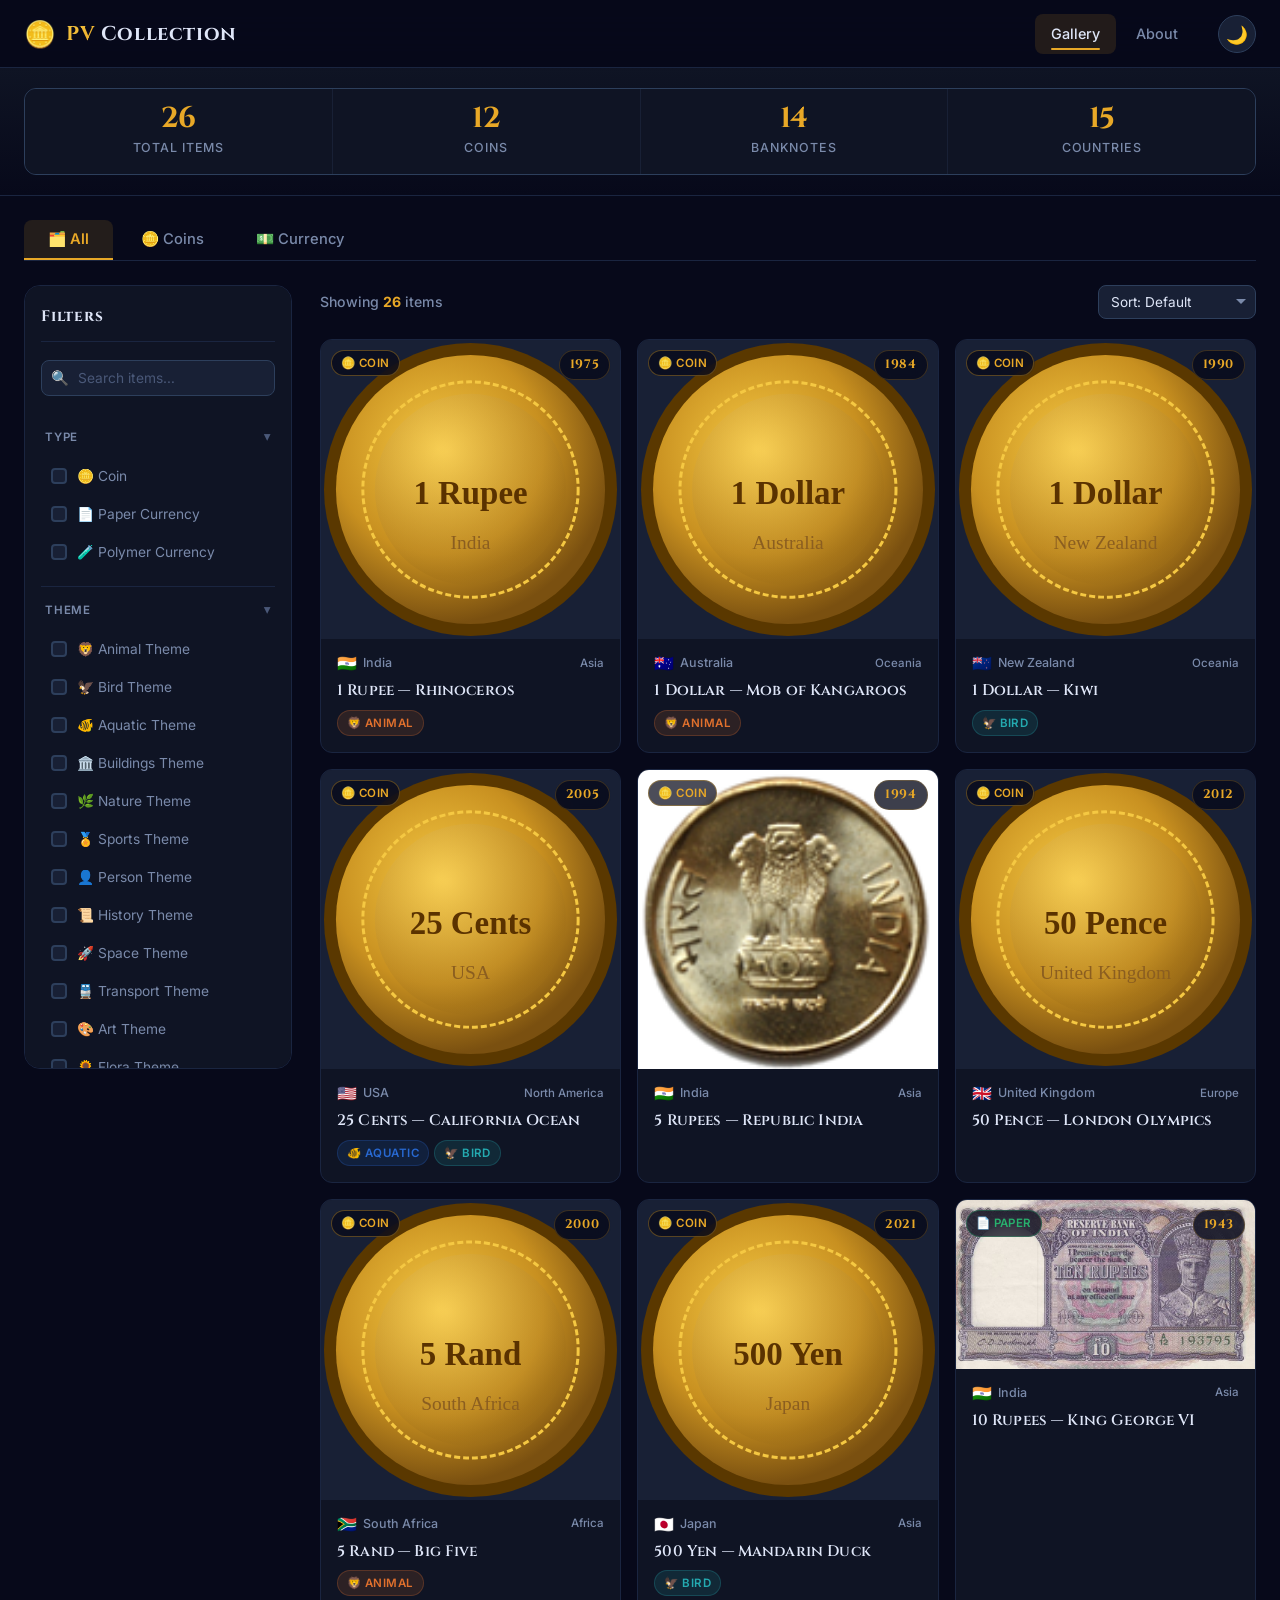
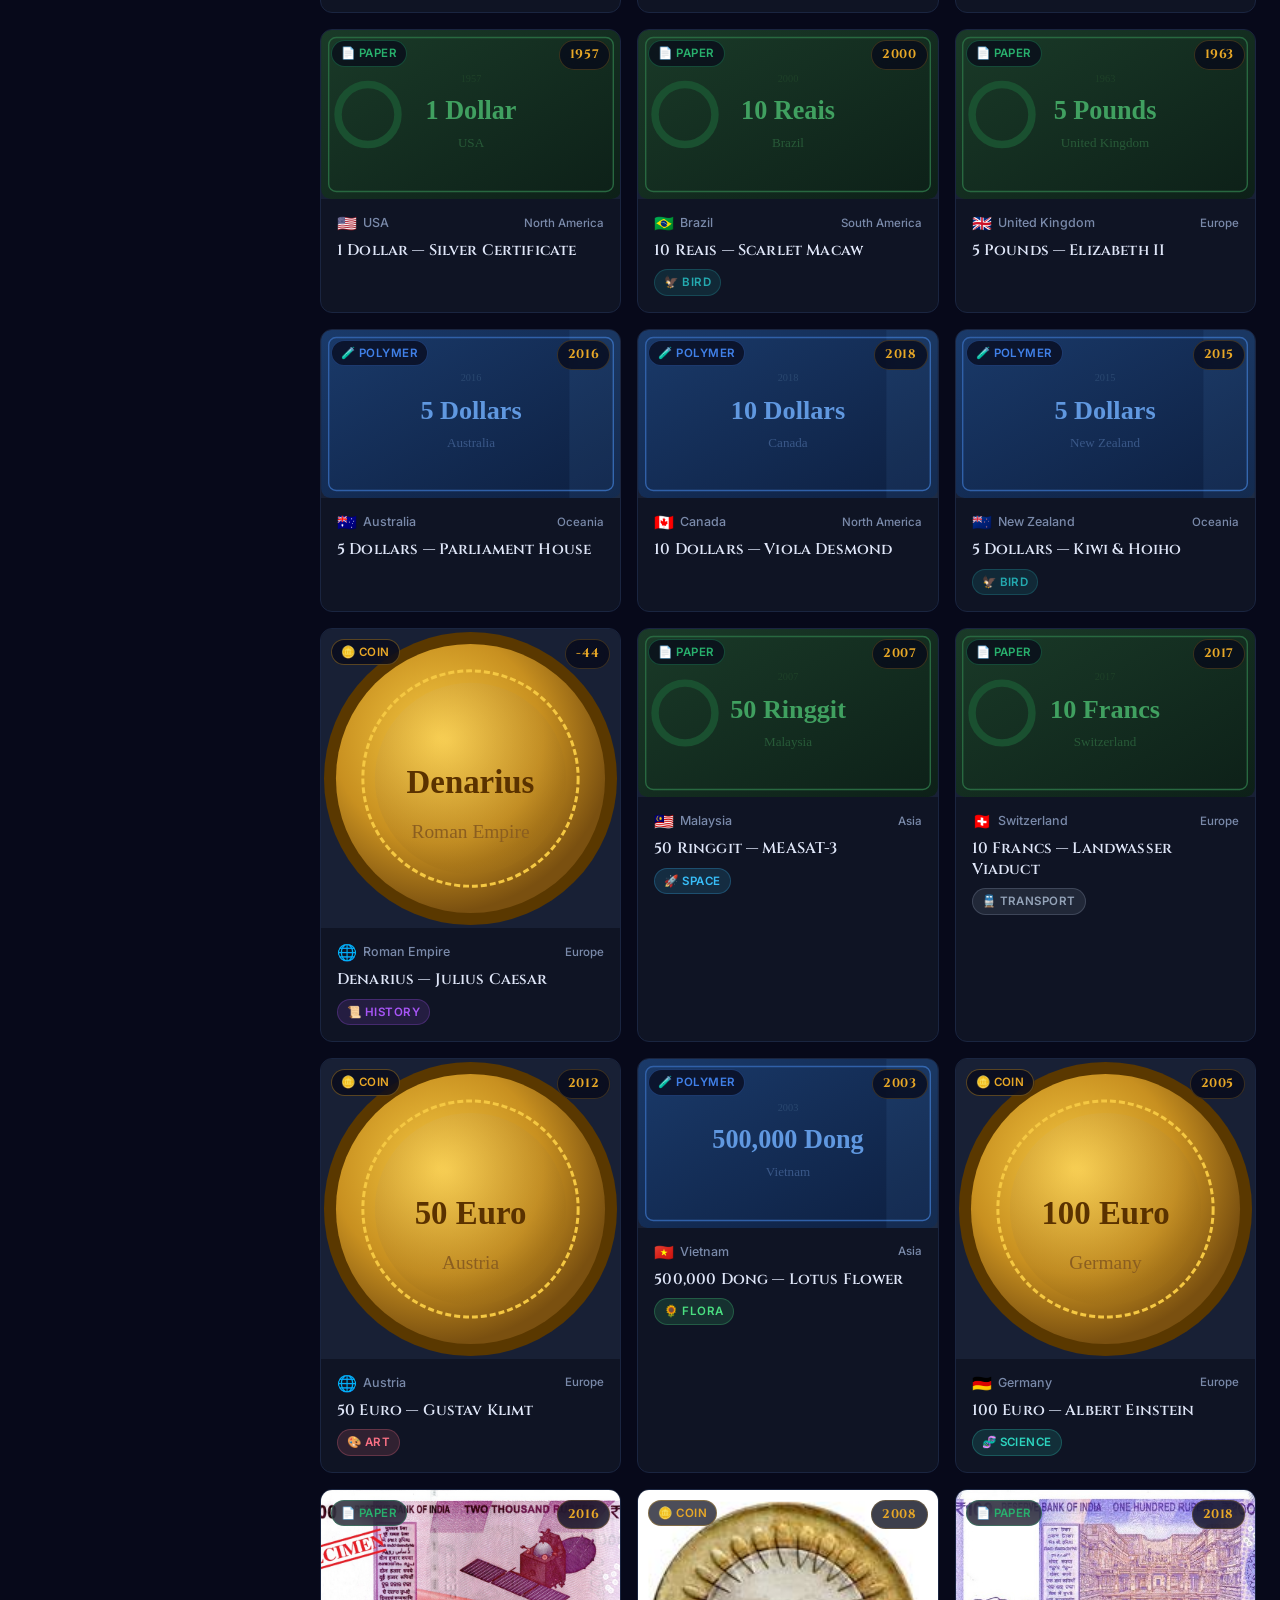
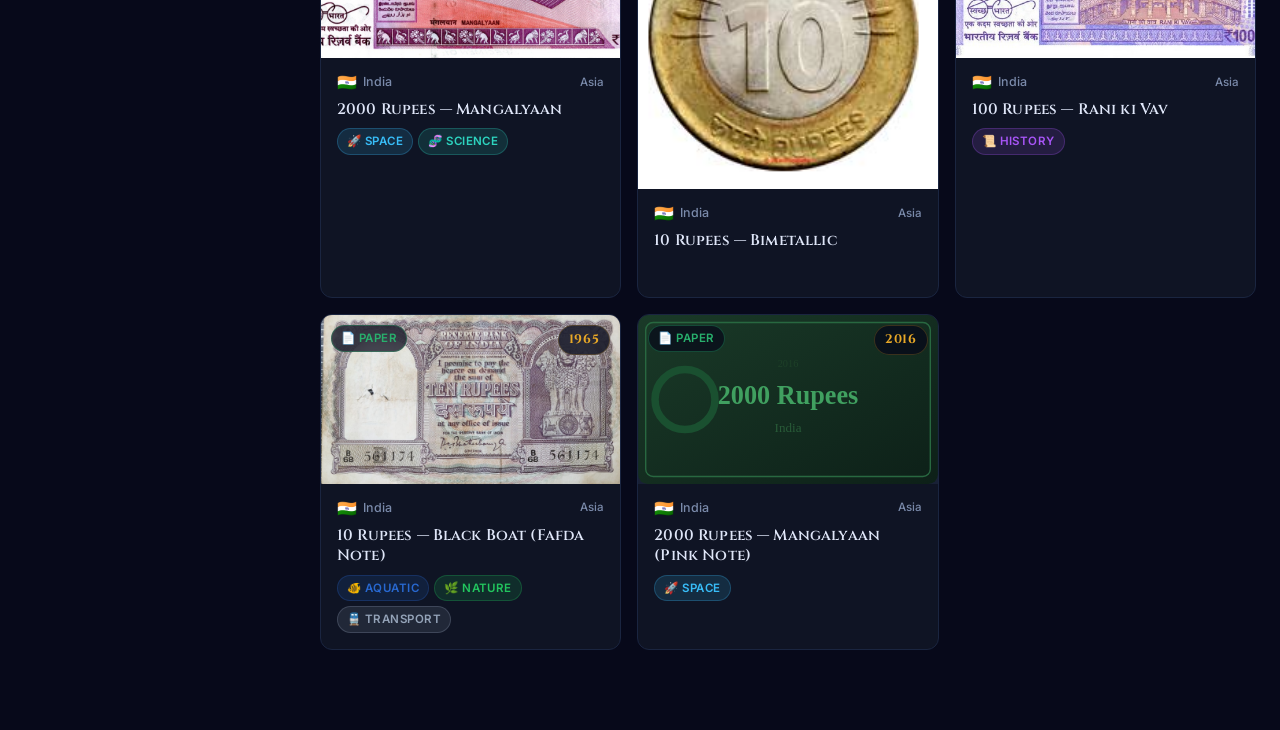
==== commit 34e77c4b: "Added the new logic to add entries" ====
--- a/index.html
+++ b/index.html
@@ -52,7 +52,10 @@
       <nav class="site-nav" id="site-nav" role="navigation" aria-label="Main navigation">
         <a href="index.html" class="site-nav__link active" aria-current="page">Gallery</a>
         <a href="#about-modal" class="site-nav__link" id="about-link">About</a>
-        <a href="admin.html" class="site-nav__link site-nav__link--admin">🔐 Admin</a>
+        <!-- Admin link is only shown on local dev environments. Hidden on
+             public hosts (e.g. GitHub Pages) since a static admin gate is
+             not real security; see boot script below. -->
+        <a href="admin.html" class="site-nav__link site-nav__link--admin" id="admin-link" hidden>🔐 Admin</a>
       </nav>
 
       <!-- Theme Toggle -->
@@ -347,12 +350,17 @@
 
       <!-- Image panel -->
       <div class="lightbox__image-panel">
-        <img class="lightbox__img" id="lb-img" src="" alt="" loading="lazy">
+        <div class="lightbox__img-wrap">
+          <img class="lightbox__img" id="lb-img" src="" alt="" loading="lazy">
+          <div class="lb-magnifier" id="lb-lens" aria-hidden="true"></div>
+          <span class="lb-zoom-hint" aria-hidden="true">🔍 Hover / tap to magnify</span>
+        </div>
         <div class="lightbox__image-nav">
           <button class="lb-nav-btn" id="lb-prev" aria-label="Previous image">‹</button>
           <span class="lb-img-counter" id="lb-counter"></span>
           <button class="lb-nav-btn" id="lb-next" aria-label="Next image">›</button>
         </div>
+        <div class="lb-thumbs" id="lb-thumbs" role="tablist" aria-label="Image views"></div>
       </div>
 
       <!-- Info panel -->
@@ -386,6 +394,7 @@
 </div>
 
 <!-- ── Scripts ────────────────────────────────────────────────── -->
+<script src="assets/js/image-store.js"></script>
 <script src="assets/js/data.js"></script>
 <script src="assets/js/filters.js"></script>
 <script src="assets/js/gallery.js"></script>
@@ -395,6 +404,14 @@
   // ── Bootstrap ──────────────────────────────────────────────
   document.addEventListener('DOMContentLoaded', function() {
     PVCollection.init();
+
+    // Reveal the Admin link only on local dev — on public hosts
+    // (e.g. GitHub Pages) the admin gate is not real security, so
+    // we keep it completely out of the UI.
+    if (PVCollection.isLocalEnv && PVCollection.isLocalEnv()) {
+      const adminLink = document.getElementById('admin-link');
+      if (adminLink) adminLink.hidden = false;
+    }
 
     // About modal link
     document.getElementById('about-link').addEventListener('click', function(e) {
--- a/assets/css/main.css
+++ b/assets/css/main.css
@@ -615,10 +615,12 @@
 
 /* ── Responsive ────────────────────────────────────────────── */
 @media (max-width: 1100px) {
+  :root {
+    --sidebar-width: 240px;
+  }
   .content-area {
     grid-template-columns: 240px 1fr;
   }
-  --sidebar-width: 240px;
 }
 
 @media (max-width: 900px) {
--- a/assets/css/gallery.css
+++ b/assets/css/gallery.css
@@ -394,14 +394,110 @@
   justify-content: center;
   min-height: 380px;
   overflow: hidden;
+  padding-bottom: 12px;
+}
+
+.lightbox__img-wrap {
+  position: relative;
+  display: flex;
+  align-items: center;
+  justify-content: center;
+  width: 100%;
+  flex: 1;
+  overflow: hidden;
 }
 
 .lightbox__img {
   max-width: 100%;
-  max-height: 65vh;
+  max-height: 60vh;
   object-fit: contain;
   animation: scaleIn 0.3s ease;
-}
+  cursor: zoom-in;
+}
+
+/* ── Magnifier lens ───────────────────────────────────────── */
+.lb-magnifier {
+  position: absolute;
+  width: 160px;
+  height: 160px;
+  border-radius: 50%;
+  border: 3px solid var(--gold);
+  box-shadow:
+    0 0 0 2px rgba(7,9,26,0.7),
+    0 10px 28px rgba(0,0,0,0.55);
+  pointer-events: none;
+  display: none;
+  background-repeat: no-repeat;
+  background-color: var(--surface-2);
+  z-index: 5;
+}
+
+.lb-zoom-hint {
+  position: absolute;
+  bottom: 8px;
+  left: 50%;
+  transform: translateX(-50%);
+  font-size: 0.72rem;
+  color: var(--text-muted);
+  background: rgba(7,9,26,0.72);
+  backdrop-filter: blur(6px);
+  border: 1px solid var(--border);
+  padding: 3px 10px;
+  border-radius: var(--r-full);
+  pointer-events: none;
+  opacity: 0.85;
+}
+
+/* ── Thumbnail strip (front / back / extras) ──────────────── */
+.lb-thumbs {
+  display: flex;
+  gap: 8px;
+  padding: 10px 12px 4px;
+  width: 100%;
+  justify-content: center;
+  flex-wrap: wrap;
+}
+
+.lb-thumb {
+  position: relative;
+  display: flex;
+  flex-direction: column;
+  align-items: center;
+  gap: 4px;
+  width: 66px;
+  padding: 4px;
+  background: var(--surface-3);
+  border: 1.5px solid var(--border);
+  border-radius: var(--r-sm);
+  cursor: pointer;
+  transition: all var(--t-base);
+}
+.lb-thumb img {
+  width: 100%;
+  height: 48px;
+  object-fit: cover;
+  border-radius: 3px;
+}
+.lb-thumb__label {
+  font-size: 0.64rem;
+  color: var(--text-muted);
+  letter-spacing: 0.03em;
+  text-transform: uppercase;
+  font-weight: 600;
+  white-space: nowrap;
+  overflow: hidden;
+  max-width: 100%;
+  text-overflow: ellipsis;
+}
+.lb-thumb:hover {
+  border-color: var(--gold-muted-2);
+  transform: translateY(-1px);
+}
+.lb-thumb.active {
+  border-color: var(--gold);
+  box-shadow: 0 0 0 2px var(--gold-muted);
+}
+.lb-thumb.active .lb-thumb__label { color: var(--gold); }
 
 .lightbox__placeholder {
   display: flex;
@@ -419,12 +515,9 @@
   display: flex;
   align-items: center;
   gap: 12px;
-  padding: 16px;
-  position: absolute;
-  bottom: 0;
-  left: 0; right: 0;
-  justify-content: center;
-  background: linear-gradient(0deg, rgba(7,9,26,0.8) 0%, transparent 100%);
+  padding: 8px 16px 4px;
+  width: 100%;
+  justify-content: center;
 }
 
 .lb-nav-btn {
@@ -558,9 +651,14 @@
   }
   .lightbox__image-panel {
     min-height: 240px;
-    max-height: 40vh;
+    max-height: 50vh;
   }
-  .lightbox__img { max-height: 38vh; }
+  .lightbox__img { max-height: 34vh; }
   .lightbox__info-panel { padding: 20px 18px; }
   .lightbox__title { font-size: 1.1rem; }
-}
+
+  .lb-magnifier { width: 120px; height: 120px; }
+  .lb-thumb { width: 56px; }
+  .lb-thumb img { height: 40px; }
+  .lb-zoom-hint { font-size: 0.66rem; padding: 2px 8px; }
+}
